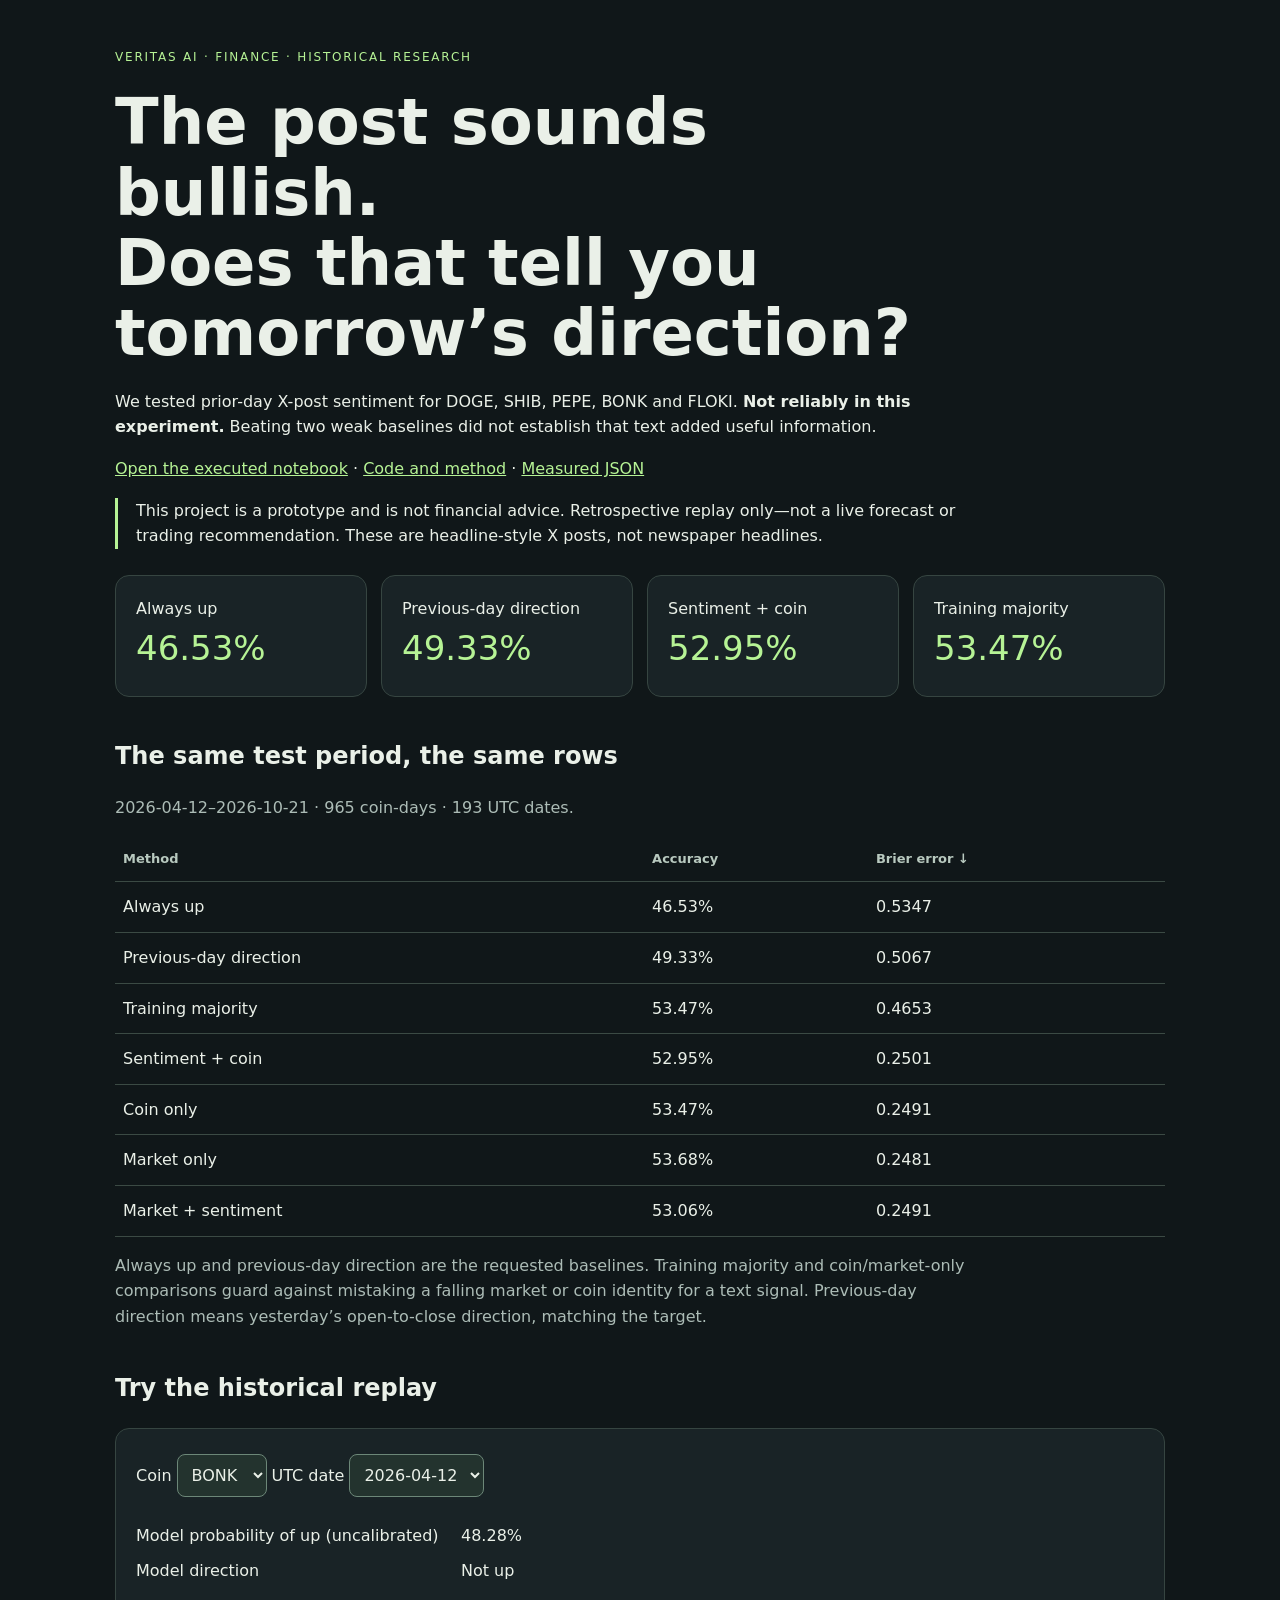
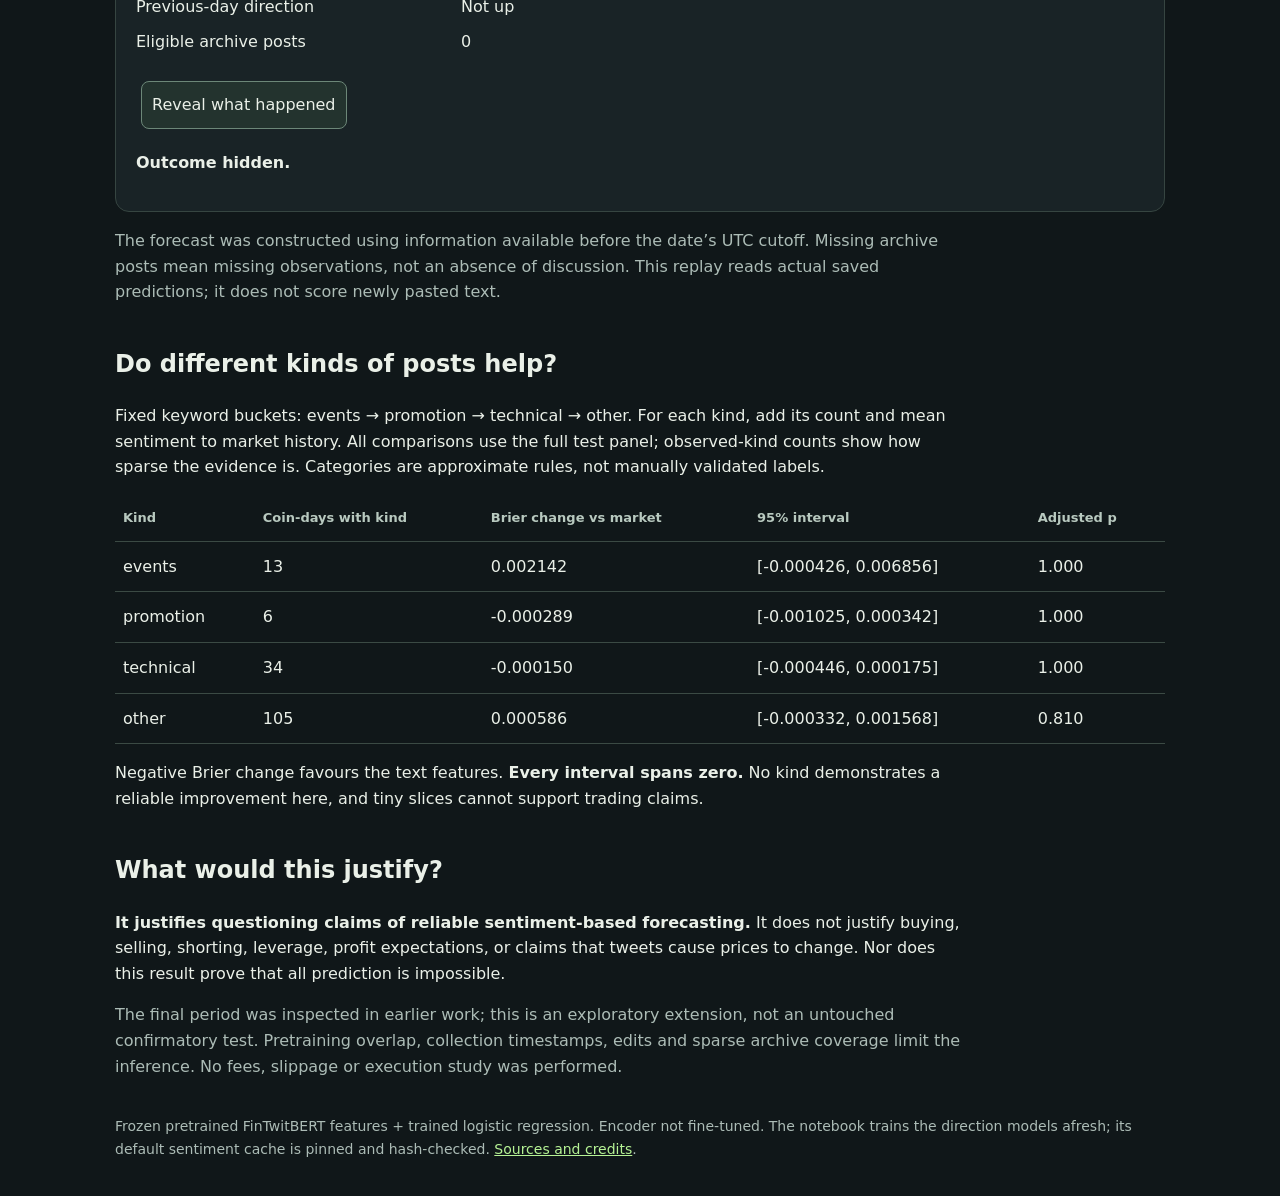
==== docs/headlines.html @ 6f8a30be "Restore headline-to-direction study with matched baselines and exploratory text-kind tests" ====
<!doctype html>
<html lang="en"><head><meta charset="utf-8"><meta name="viewport" content="width=device-width,initial-scale=1"><title>HypeCheck — Signal or Noise?</title>
<style>body{margin:0;background:#101719;color:#eaf0e8;font:16px/1.6 system-ui,sans-serif}main{max-width:1050px;margin:auto;padding:36px 24px}a{color:#b6f395}.eyebrow{color:#b6f395;letter-spacing:.15em;font-size:12px}h1{font-size:clamp(32px,6vw,64px);line-height:1.1;max-width:850px;margin:20px 0}h2{margin-top:40px}p{max-width:850px}.muted{color:#acbcb6}.cards{display:grid;grid-template-columns:repeat(auto-fit,minmax(190px,1fr));gap:14px;margin:26px 0}.card,section{background:#192326;border:1px solid #364541;border-radius:14px;padding:20px}.big{font-size:34px;color:#b6f395}table{width:100%;border-collapse:collapse}td,th{padding:12px 8px;text-align:left;border-bottom:1px solid #3b4a44}th{font-size:13px;color:#b8c9bf}.scroll{overflow:auto}button,select{font:inherit;background:#23332e;color:#eaf0e8;border:1px solid #6c8778;border-radius:8px;padding:10px;margin:5px}button{cursor:pointer}button:hover{background:#385141}button:focus-visible,a:focus-visible,select:focus-visible{outline:3px solid #b6f395}#error{color:#ffacac}#outcome{font-weight:700}footer{margin-top:36px;color:#acbcb6;font-size:14px}.notice{border-left:3px solid #b6f395;padding-left:18px}dl{display:grid;grid-template-columns:1fr 1fr;max-width:650px}dt,dd{margin:5px 0}.hidden{display:none}</style></head>
<body><main>
<p class="eyebrow">VERITAS AI · FINANCE · HISTORICAL RESEARCH</p><h1>The post sounds bullish.<br>Does that tell you tomorrow’s direction?</h1>
<p>We tested prior-day X-post sentiment for DOGE, SHIB, PEPE, BONK and FLOKI. <strong>Not reliably in this experiment.</strong> Beating two weak baselines did not establish that text added useful information.</p>
<p><a href="https://colab.research.google.com/github/adeviwon/hypecheck/blob/main/HypeCheck.ipynb">Open the executed notebook</a> · <a href="https://github.com/adeviwon/hypecheck">Code and method</a> · <a href="headline-report.json">Measured JSON</a></p>
<p class="notice">This project is a prototype and is not financial advice. Retrospective replay only—not a live forecast or trading recommendation. These are headline-style X posts, not newspaper headlines.</p>
<p id="error" role="alert"></p><div id="cards" class="cards" aria-live="polite"></div>
<h2>The same test period, the same rows</h2><p id="period" class="muted"></p>
<div class="scroll"><table><thead><tr><th>Method</th><th>Accuracy</th><th>Brier error ↓</th></tr></thead><tbody id="metrics"></tbody></table></div>
<p class="muted">Always up and previous-day direction are the requested baselines. Training majority and coin/market-only comparisons guard against mistaking a falling market or coin identity for a text signal. Previous-day direction means yesterday’s open-to-close direction, matching the target.</p>
<h2>Try the historical replay</h2><section><label for="coin">Coin</label><select id="coin"></select><label for="day">UTC date</label><select id="day"></select><div id="forecast"></div><button id="reveal" type="button">Reveal what happened</button><p id="outcome" aria-live="polite">Outcome hidden.</p></section>
<p class="muted">The forecast was constructed using information available before the date’s UTC cutoff. Missing archive posts mean missing observations, not an absence of discussion. This replay reads actual saved predictions; it does not score newly pasted text.</p>
<h2>Do different kinds of posts help?</h2><p>Fixed keyword buckets: events → promotion → technical → other. For each kind, add its count and mean sentiment to market history. All comparisons use the full test panel; observed-kind counts show how sparse the evidence is. Categories are approximate rules, not manually validated labels.</p>
<div class="scroll"><table><thead><tr><th>Kind</th><th>Coin-days with kind</th><th>Brier change vs market</th><th>95% interval</th><th>Adjusted p</th></tr></thead><tbody id="kinds"></tbody></table></div>
<p>Negative Brier change favours the text features. <strong>Every interval spans zero.</strong> No kind demonstrates a reliable improvement here, and tiny slices cannot support trading claims.</p>
<h2>What would this justify?</h2><p><strong>It justifies questioning claims of reliable sentiment-based forecasting.</strong> It does not justify buying, selling, shorting, leverage, profit expectations, or claims that tweets cause prices to change. Nor does this result prove that all prediction is impossible.</p>
<p class="muted">The final period was inspected in earlier work; this is an exploratory extension, not an untouched confirmatory test. Pretraining overlap, collection timestamps, edits and sparse archive coverage limit the inference. No fees, slippage or execution study was performed.</p>
<footer>Frozen pretrained FinTwitBERT features + trained logistic regression. Encoder not fine-tuned. The notebook trains the direction models afresh; its default sentiment cache is pinned and hash-checked. <a href="https://github.com/adeviwon/hypecheck#sources-and-credits">Sources and credits</a>.</footer>
</main><script>
'use strict';
function text(tag,value){const e=document.createElement(tag);e.textContent=value;return e;}
function row(target,values){const tr=document.createElement('tr');values.forEach(v=>tr.append(text('td',v)));document.getElementById(target).append(tr);}
const pct=x=>(100*x).toFixed(2)+'%';let records=[];
function showForecast(){
 const c=document.getElementById('coin').value,d=document.getElementById('day').value;
 const item=records.find(r=>r.coin===c&&r.date.slice(0,10)===d);if(!item)throw Error('No replay row for selected key');
 const out=document.getElementById('forecast');out.replaceChildren();
 const dl=document.createElement('dl');
 const values=[['Model probability of up (uncalibrated)',pct(item['Sentiment + coin'])],['Model direction',item['Sentiment + coin']>=.5?'Up':'Not up'],['Previous-day direction',item.previous_day?'Up':'Not up'],['Eligible archive posts',String(item.post_count)]];
 for(const [key,value]of values){dl.append(text('dt',key),text('dd',value));}out.append(dl);
 document.getElementById('outcome').textContent='Outcome hidden.';
 document.getElementById('reveal').onclick=()=>{document.getElementById('outcome').textContent='Actual: '+(item.actual_up?'up':'not up')+' · open-to-close return '+pct(item.actual_return);};
}
async function load(){
 const responses=await Promise.all([fetch('headline-report.json'),fetch('headline-predictions.json')]);
 if(responses.some(r=>!r.ok))throw Error('Could not load measured results. Open the notebook instead.');
 const [r,p]=await Promise.all(responses.map(x=>x.json()));records=p;
 if(p.length!==r.protocol.splits.test.rows)throw Error('Prediction count does not match measured report.');
 const s=r.protocol.splits.test;document.getElementById('period').textContent=s.start+'–'+s.end+' · '+s.rows+' coin-days · '+s.dates+' UTC dates.';
 const order=['Always up','Previous-day direction','Training majority','Sentiment + coin','Coin only','Market only','Market + sentiment'];
 for(const name of order){const m=r.metrics[name];row('metrics',[name,pct(m.accuracy),m.brier.toFixed(4)]);}
 for(const name of ['Always up','Previous-day direction','Sentiment + coin','Training majority']){
  const card=document.createElement('div');card.className='card';card.append(text('div',name));const value=text('div',pct(r.metrics[name].accuracy));value.className='big';card.append(value);document.getElementById('cards').append(card);
 }
 for(const k of r.kinds){const v=k.paired_brier_vs_market;row('kinds',[k.kind,k.test_coin_days_with_kind,v.mean.toFixed(6),'['+v.interval95.map(x=>x.toFixed(6)).join(', ')+']',k.holm_adjusted_p.toFixed(3)]);}
 const coins=[...new Set(p.map(x=>x.coin))].sort(),days=[...new Set(p.map(x=>x.date.slice(0,10)))].sort();
 for(const c of coins)document.getElementById('coin').append(new Option(c,c));for(const d of days)document.getElementById('day').append(new Option(d,d));
 document.getElementById('coin').onchange=showForecast;document.getElementById('day').onchange=showForecast;showForecast();
}
load().catch(e=>{document.getElementById('error').textContent=e.message;document.getElementById('reveal').disabled=true;});
</script></body></html>
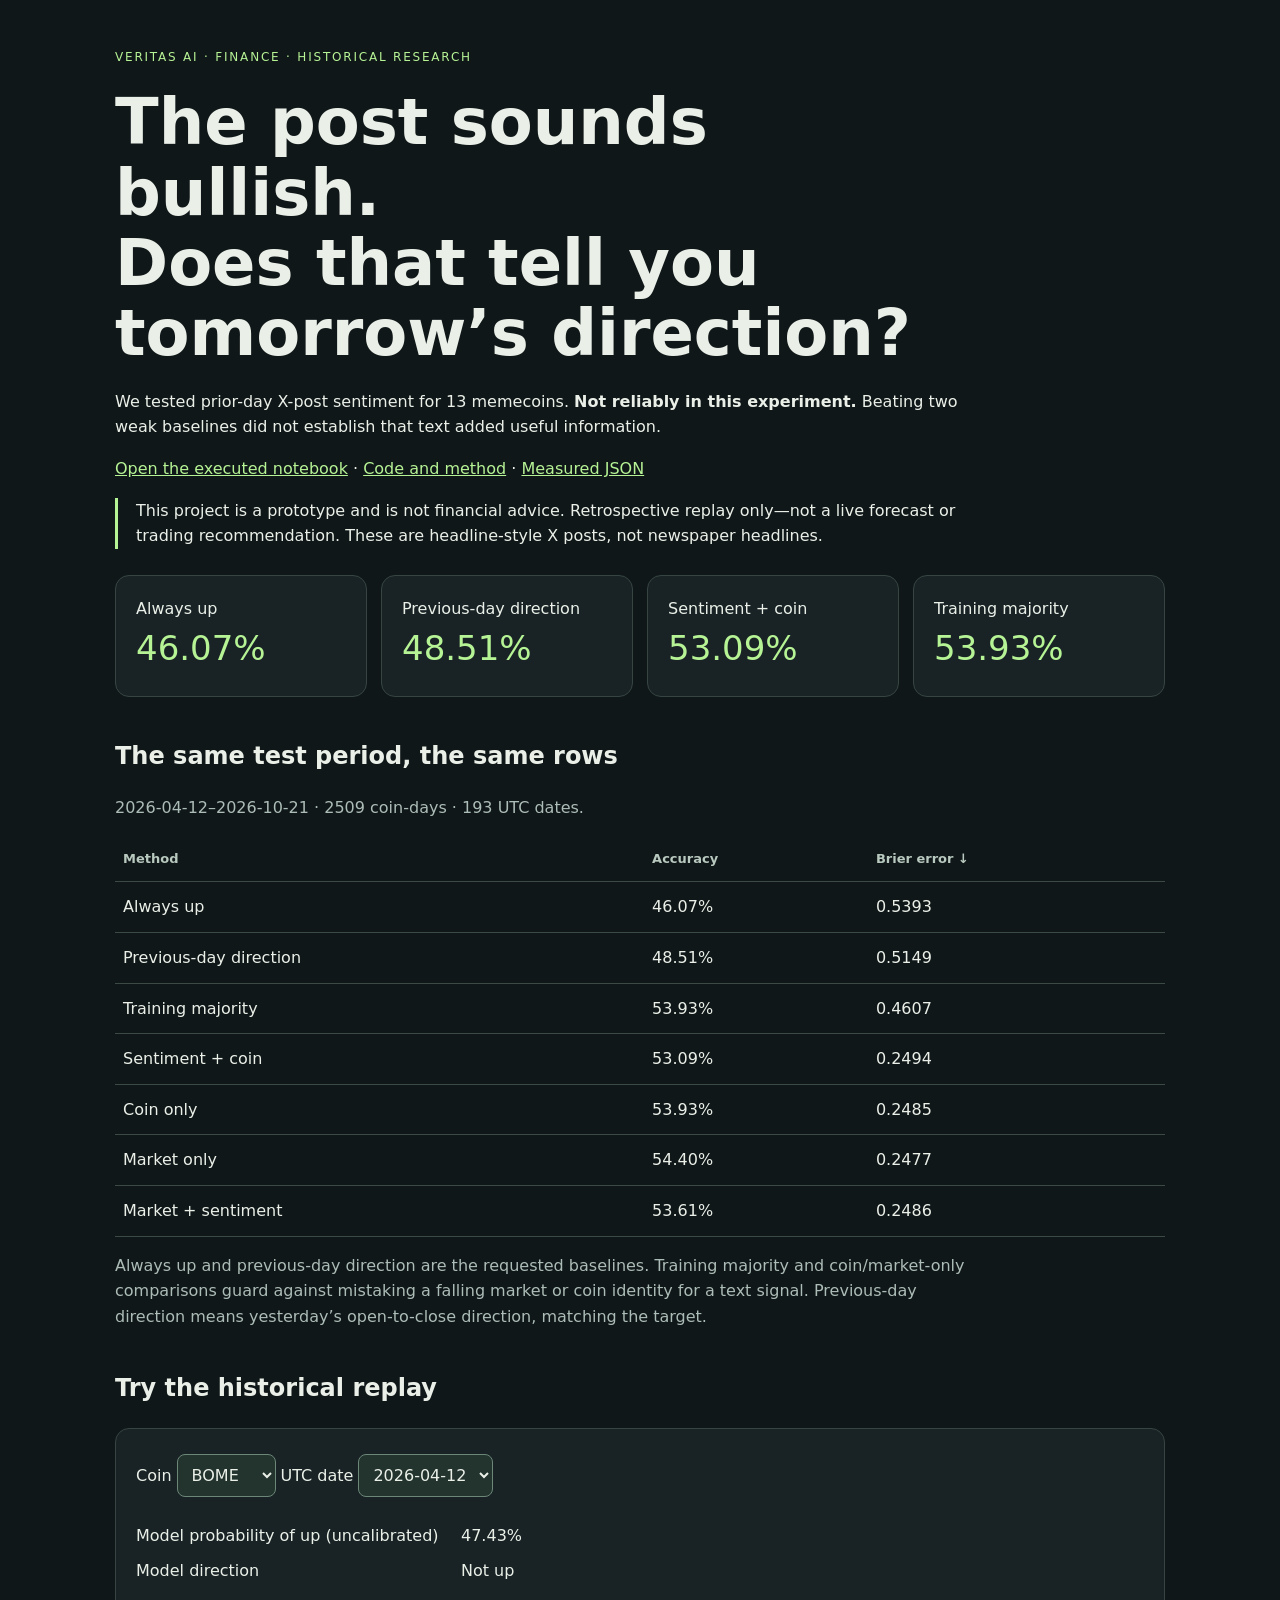
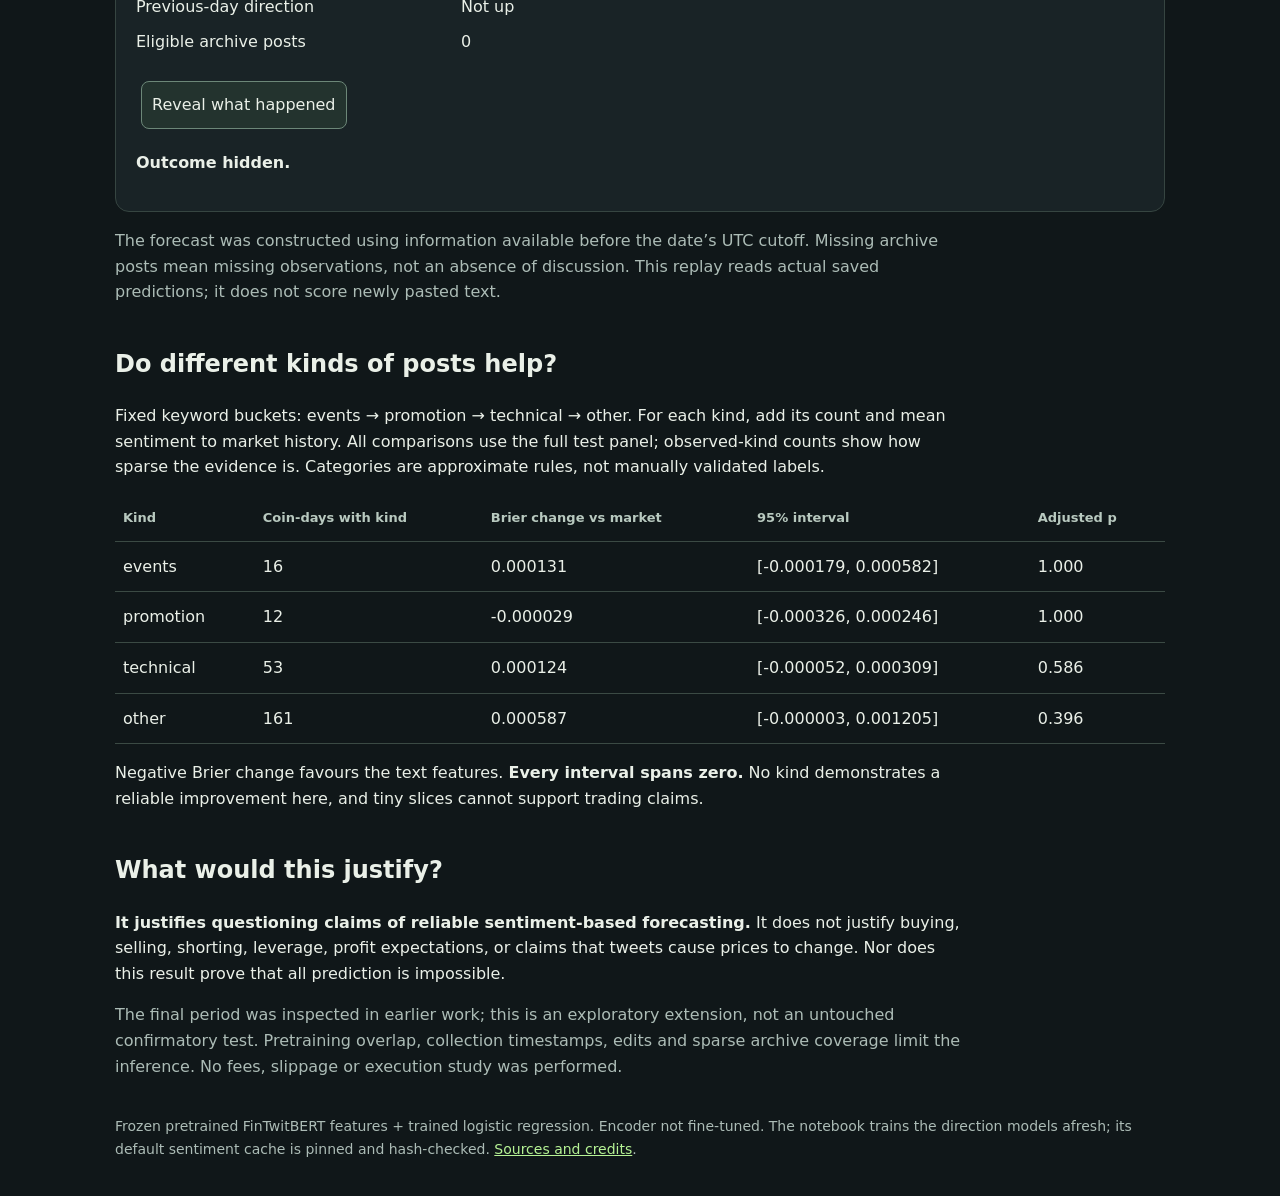
==== commit e396d50d: "feat(study): expand natural-sample evaluation and publish sample-format Colab" ====
--- a/docs/headlines.html
+++ b/docs/headlines.html
@@ -1,9 +1,9 @@
 <!doctype html>
 <html lang="en"><head><meta charset="utf-8"><meta name="viewport" content="width=device-width,initial-scale=1"><title>HypeCheck — Signal or Noise?</title>
-<style>body{margin:0;background:#101719;color:#eaf0e8;font:16px/1.6 system-ui,sans-serif}main{max-width:1050px;margin:auto;padding:36px 24px}a{color:#b6f395}.eyebrow{color:#b6f395;letter-spacing:.15em;font-size:12px}h1{font-size:clamp(32px,6vw,64px);line-height:1.1;max-width:850px;margin:20px 0}h2{margin-top:40px}p{max-width:850px}.muted{color:#acbcb6}.cards{display:grid;grid-template-columns:repeat(auto-fit,minmax(190px,1fr));gap:14px;margin:26px 0}.card,section{background:#192326;border:1px solid #364541;border-radius:14px;padding:20px}.big{font-size:34px;color:#b6f395}table{width:100%;border-collapse:collapse}td,th{padding:12px 8px;text-align:left;border-bottom:1px solid #3b4a44}th{font-size:13px;color:#b8c9bf}.scroll{overflow:auto}button,select{font:inherit;background:#23332e;color:#eaf0e8;border:1px solid #6c8778;border-radius:8px;padding:10px;margin:5px}button{cursor:pointer}button:hover{background:#385141}button:focus-visible,a:focus-visible,select:focus-visible{outline:3px solid #b6f395}#error{color:#ffacac}#outcome{font-weight:700}footer{margin-top:36px;color:#acbcb6;font-size:14px}.notice{border-left:3px solid #b6f395;padding-left:18px}dl{display:grid;grid-template-columns:1fr 1fr;max-width:650px}dt,dd{margin:5px 0}.hidden{display:none}</style></head>
+<link rel="stylesheet" href="headlines.css"></head>
 <body><main>
 <p class="eyebrow">VERITAS AI · FINANCE · HISTORICAL RESEARCH</p><h1>The post sounds bullish.<br>Does that tell you tomorrow’s direction?</h1>
-<p>We tested prior-day X-post sentiment for DOGE, SHIB, PEPE, BONK and FLOKI. <strong>Not reliably in this experiment.</strong> Beating two weak baselines did not establish that text added useful information.</p>
+<p>We tested prior-day X-post sentiment for 13 memecoins. <strong>Not reliably in this experiment.</strong> Beating two weak baselines did not establish that text added useful information.</p>
 <p><a href="https://colab.research.google.com/github/adeviwon/hypecheck/blob/main/HypeCheck.ipynb">Open the executed notebook</a> · <a href="https://github.com/adeviwon/hypecheck">Code and method</a> · <a href="headline-report.json">Measured JSON</a></p>
 <p class="notice">This project is a prototype and is not financial advice. Retrospective replay only—not a live forecast or trading recommendation. These are headline-style X posts, not newspaper headlines.</p>
 <p id="error" role="alert"></p><div id="cards" class="cards" aria-live="polite"></div>
@@ -18,36 +18,4 @@
 <h2>What would this justify?</h2><p><strong>It justifies questioning claims of reliable sentiment-based forecasting.</strong> It does not justify buying, selling, shorting, leverage, profit expectations, or claims that tweets cause prices to change. Nor does this result prove that all prediction is impossible.</p>
 <p class="muted">The final period was inspected in earlier work; this is an exploratory extension, not an untouched confirmatory test. Pretraining overlap, collection timestamps, edits and sparse archive coverage limit the inference. No fees, slippage or execution study was performed.</p>
 <footer>Frozen pretrained FinTwitBERT features + trained logistic regression. Encoder not fine-tuned. The notebook trains the direction models afresh; its default sentiment cache is pinned and hash-checked. <a href="https://github.com/adeviwon/hypecheck#sources-and-credits">Sources and credits</a>.</footer>
-</main><script>
-'use strict';
-function text(tag,value){const e=document.createElement(tag);e.textContent=value;return e;}
-function row(target,values){const tr=document.createElement('tr');values.forEach(v=>tr.append(text('td',v)));document.getElementById(target).append(tr);}
-const pct=x=>(100*x).toFixed(2)+'%';let records=[];
-function showForecast(){
- const c=document.getElementById('coin').value,d=document.getElementById('day').value;
- const item=records.find(r=>r.coin===c&&r.date.slice(0,10)===d);if(!item)throw Error('No replay row for selected key');
- const out=document.getElementById('forecast');out.replaceChildren();
- const dl=document.createElement('dl');
- const values=[['Model probability of up (uncalibrated)',pct(item['Sentiment + coin'])],['Model direction',item['Sentiment + coin']>=.5?'Up':'Not up'],['Previous-day direction',item.previous_day?'Up':'Not up'],['Eligible archive posts',String(item.post_count)]];
- for(const [key,value]of values){dl.append(text('dt',key),text('dd',value));}out.append(dl);
- document.getElementById('outcome').textContent='Outcome hidden.';
- document.getElementById('reveal').onclick=()=>{document.getElementById('outcome').textContent='Actual: '+(item.actual_up?'up':'not up')+' · open-to-close return '+pct(item.actual_return);};
-}
-async function load(){
- const responses=await Promise.all([fetch('headline-report.json'),fetch('headline-predictions.json')]);
- if(responses.some(r=>!r.ok))throw Error('Could not load measured results. Open the notebook instead.');
- const [r,p]=await Promise.all(responses.map(x=>x.json()));records=p;
- if(p.length!==r.protocol.splits.test.rows)throw Error('Prediction count does not match measured report.');
- const s=r.protocol.splits.test;document.getElementById('period').textContent=s.start+'–'+s.end+' · '+s.rows+' coin-days · '+s.dates+' UTC dates.';
- const order=['Always up','Previous-day direction','Training majority','Sentiment + coin','Coin only','Market only','Market + sentiment'];
- for(const name of order){const m=r.metrics[name];row('metrics',[name,pct(m.accuracy),m.brier.toFixed(4)]);}
- for(const name of ['Always up','Previous-day direction','Sentiment + coin','Training majority']){
-  const card=document.createElement('div');card.className='card';card.append(text('div',name));const value=text('div',pct(r.metrics[name].accuracy));value.className='big';card.append(value);document.getElementById('cards').append(card);
- }
- for(const k of r.kinds){const v=k.paired_brier_vs_market;row('kinds',[k.kind,k.test_coin_days_with_kind,v.mean.toFixed(6),'['+v.interval95.map(x=>x.toFixed(6)).join(', ')+']',k.holm_adjusted_p.toFixed(3)]);}
- const coins=[...new Set(p.map(x=>x.coin))].sort(),days=[...new Set(p.map(x=>x.date.slice(0,10)))].sort();
- for(const c of coins)document.getElementById('coin').append(new Option(c,c));for(const d of days)document.getElementById('day').append(new Option(d,d));
- document.getElementById('coin').onchange=showForecast;document.getElementById('day').onchange=showForecast;showForecast();
-}
-load().catch(e=>{document.getElementById('error').textContent=e.message;document.getElementById('reveal').disabled=true;});
-</script></body></html>
+</main><script src="headlines.js"></script></body></html>
--- a/docs/headlines.css
+++ b/docs/headlines.css
@@ -0,0 +1 @@
+body{margin:0;background:#101719;color:#eaf0e8;font:16px/1.6 system-ui,sans-serif}main{max-width:1050px;margin:auto;padding:36px 24px}a{color:#b6f395}.eyebrow{color:#b6f395;letter-spacing:.15em;font-size:12px}h1{font-size:clamp(32px,6vw,64px);line-height:1.1;max-width:850px;margin:20px 0}h2{margin-top:40px}p{max-width:850px}.muted{color:#acbcb6}.cards{display:grid;grid-template-columns:repeat(auto-fit,minmax(190px,1fr));gap:14px;margin:26px 0}.card,section{background:#192326;border:1px solid #364541;border-radius:14px;padding:20px}.big{font-size:34px;color:#b6f395}table{width:100%;border-collapse:collapse}td,th{padding:12px 8px;text-align:left;border-bottom:1px solid #3b4a44}th{font-size:13px;color:#b8c9bf}.scroll{overflow:auto}button,select{font:inherit;background:#23332e;color:#eaf0e8;border:1px solid #6c8778;border-radius:8px;padding:10px;margin:5px}button{cursor:pointer}button:hover{background:#385141}button:focus-visible,a:focus-visible,select:focus-visible{outline:3px solid #b6f395}#error{color:#ffacac}#outcome{font-weight:700}footer{margin-top:36px;color:#acbcb6;font-size:14px}.notice{border-left:3px solid #b6f395;padding-left:18px}dl{display:grid;grid-template-columns:1fr 1fr;max-width:650px}dt,dd{margin:5px 0}.hidden{display:none}
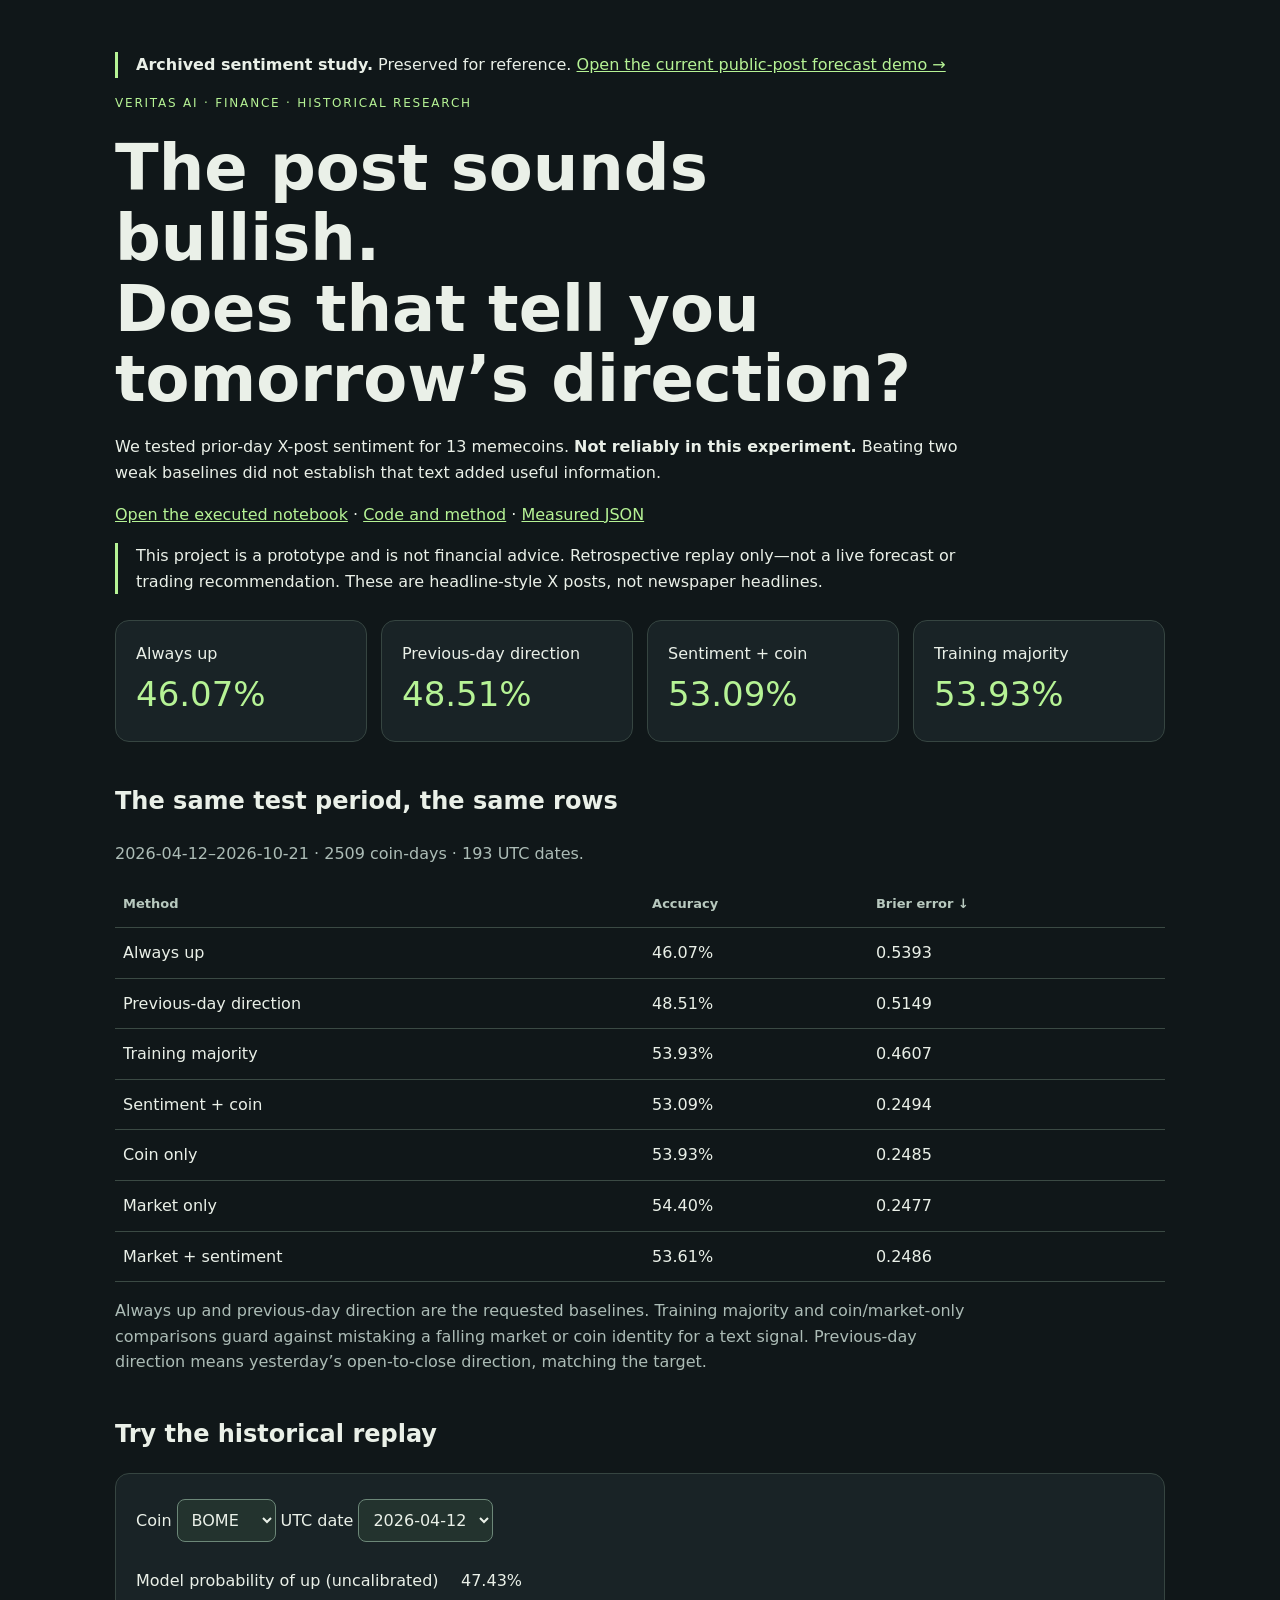
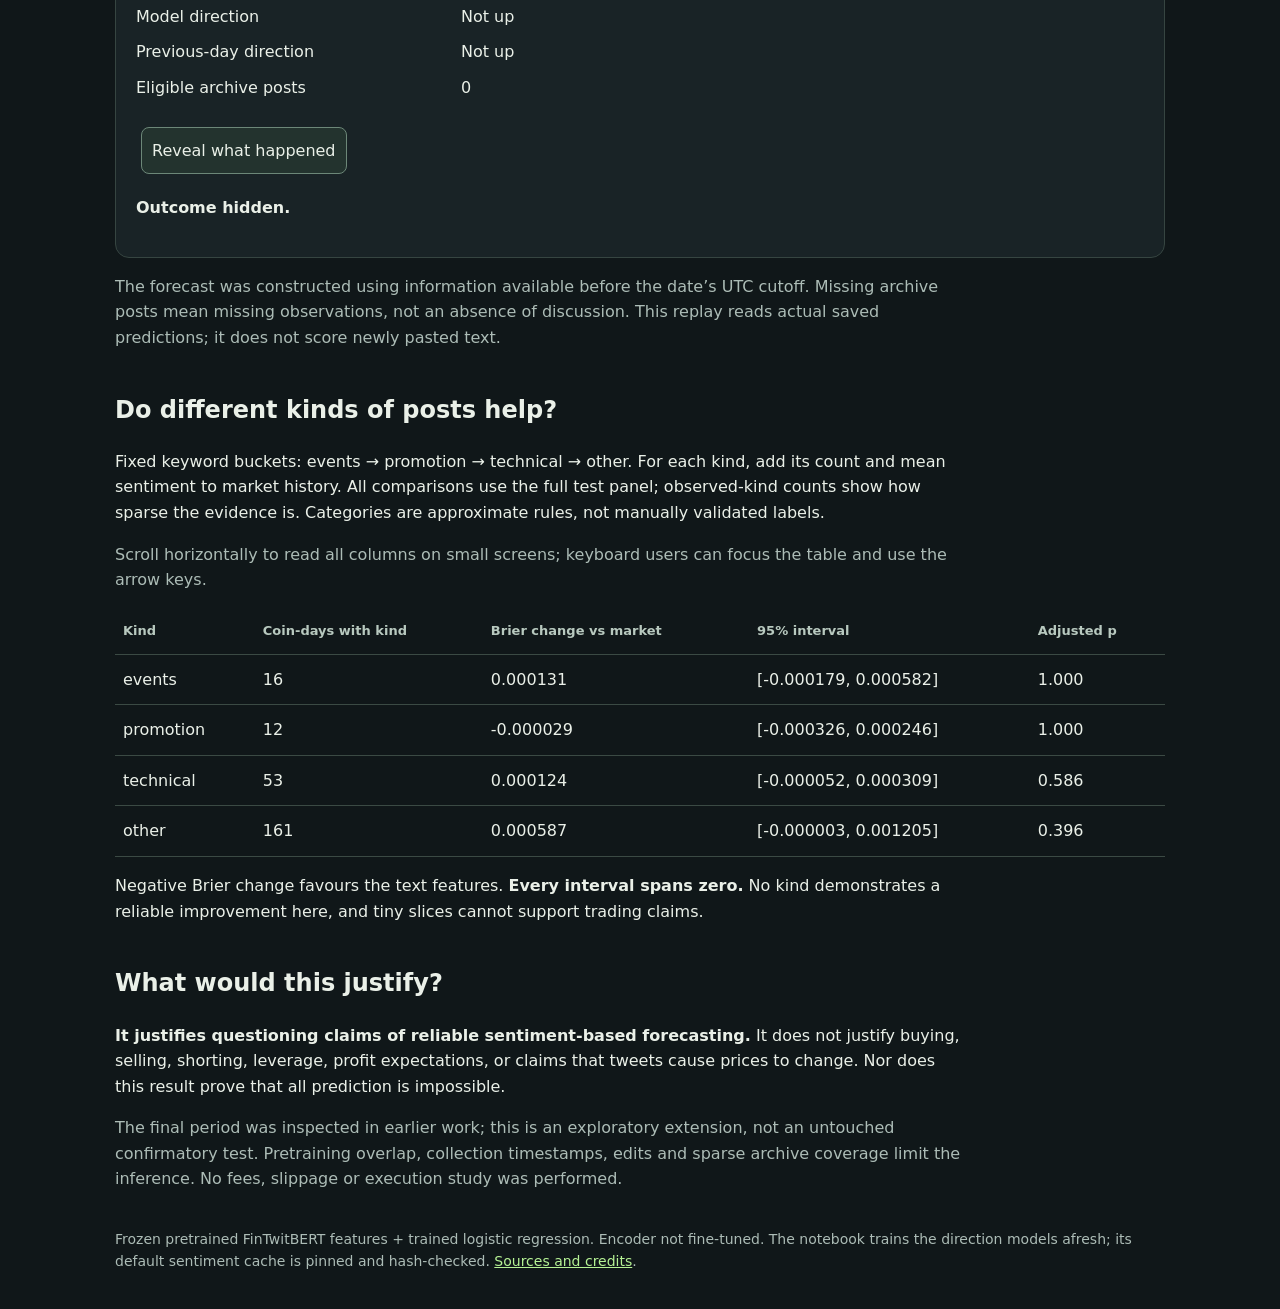
==== commit fdd0e0fd: "fix(integration): restore clean verification and harden demo delivery" ====
--- a/docs/headlines.html
+++ b/docs/headlines.html
@@ -1,19 +1,21 @@
 <!doctype html>
-<html lang="en"><head><meta charset="utf-8"><meta name="viewport" content="width=device-width,initial-scale=1"><title>HypeCheck — Signal or Noise?</title>
+<html lang="en"><head><meta charset="utf-8"><meta name="viewport" content="width=device-width,initial-scale=1"><meta http-equiv="Content-Security-Policy" content="default-src 'self'; script-src 'self'; style-src 'self'; img-src 'self'; connect-src 'self'; object-src 'none'; base-uri 'none'; form-action 'none'">
+<title>HypeCheck — Signal or Noise?</title>
 <link rel="stylesheet" href="headlines.css"></head>
 <body><main>
+<p class="notice"><strong>Archived sentiment study.</strong> Preserved for reference. <a href="predict.html">Open the current public-post forecast demo →</a></p>
 <p class="eyebrow">VERITAS AI · FINANCE · HISTORICAL RESEARCH</p><h1>The post sounds bullish.<br>Does that tell you tomorrow’s direction?</h1>
 <p>We tested prior-day X-post sentiment for 13 memecoins. <strong>Not reliably in this experiment.</strong> Beating two weak baselines did not establish that text added useful information.</p>
 <p><a href="https://colab.research.google.com/github/adeviwon/hypecheck/blob/main/HypeCheck.ipynb">Open the executed notebook</a> · <a href="https://github.com/adeviwon/hypecheck">Code and method</a> · <a href="headline-report.json">Measured JSON</a></p>
 <p class="notice">This project is a prototype and is not financial advice. Retrospective replay only—not a live forecast or trading recommendation. These are headline-style X posts, not newspaper headlines.</p>
 <p id="error" role="alert"></p><div id="cards" class="cards" aria-live="polite"></div>
 <h2>The same test period, the same rows</h2><p id="period" class="muted"></p>
-<div class="scroll"><table><thead><tr><th>Method</th><th>Accuracy</th><th>Brier error ↓</th></tr></thead><tbody id="metrics"></tbody></table></div>
+<div class="scroll" tabindex="0" role="region" aria-label="Direction model comparison; scroll horizontally if needed"><table><thead><tr><th>Method</th><th>Accuracy</th><th>Brier error ↓</th></tr></thead><tbody id="metrics"></tbody></table></div>
 <p class="muted">Always up and previous-day direction are the requested baselines. Training majority and coin/market-only comparisons guard against mistaking a falling market or coin identity for a text signal. Previous-day direction means yesterday’s open-to-close direction, matching the target.</p>
 <h2>Try the historical replay</h2><section><label for="coin">Coin</label><select id="coin"></select><label for="day">UTC date</label><select id="day"></select><div id="forecast"></div><button id="reveal" type="button">Reveal what happened</button><p id="outcome" aria-live="polite">Outcome hidden.</p></section>
 <p class="muted">The forecast was constructed using information available before the date’s UTC cutoff. Missing archive posts mean missing observations, not an absence of discussion. This replay reads actual saved predictions; it does not score newly pasted text.</p>
 <h2>Do different kinds of posts help?</h2><p>Fixed keyword buckets: events → promotion → technical → other. For each kind, add its count and mean sentiment to market history. All comparisons use the full test panel; observed-kind counts show how sparse the evidence is. Categories are approximate rules, not manually validated labels.</p>
-<div class="scroll"><table><thead><tr><th>Kind</th><th>Coin-days with kind</th><th>Brier change vs market</th><th>95% interval</th><th>Adjusted p</th></tr></thead><tbody id="kinds"></tbody></table></div>
+<p class="muted">Scroll horizontally to read all columns on small screens; keyboard users can focus the table and use the arrow keys.</p><div class="scroll" tabindex="0" role="region" aria-label="Post category comparison; scroll horizontally if needed"><table><thead><tr><th>Kind</th><th>Coin-days with kind</th><th>Brier change vs market</th><th>95% interval</th><th>Adjusted p</th></tr></thead><tbody id="kinds"></tbody></table></div>
 <p>Negative Brier change favours the text features. <strong>Every interval spans zero.</strong> No kind demonstrates a reliable improvement here, and tiny slices cannot support trading claims.</p>
 <h2>What would this justify?</h2><p><strong>It justifies questioning claims of reliable sentiment-based forecasting.</strong> It does not justify buying, selling, shorting, leverage, profit expectations, or claims that tweets cause prices to change. Nor does this result prove that all prediction is impossible.</p>
 <p class="muted">The final period was inspected in earlier work; this is an exploratory extension, not an untouched confirmatory test. Pretraining overlap, collection timestamps, edits and sparse archive coverage limit the inference. No fees, slippage or execution study was performed.</p>
--- a/docs/headlines.css
+++ b/docs/headlines.css
@@ -1 +1,6 @@
 body{margin:0;background:#101719;color:#eaf0e8;font:16px/1.6 system-ui,sans-serif}main{max-width:1050px;margin:auto;padding:36px 24px}a{color:#b6f395}.eyebrow{color:#b6f395;letter-spacing:.15em;font-size:12px}h1{font-size:clamp(32px,6vw,64px);line-height:1.1;max-width:850px;margin:20px 0}h2{margin-top:40px}p{max-width:850px}.muted{color:#acbcb6}.cards{display:grid;grid-template-columns:repeat(auto-fit,minmax(190px,1fr));gap:14px;margin:26px 0}.card,section{background:#192326;border:1px solid #364541;border-radius:14px;padding:20px}.big{font-size:34px;color:#b6f395}table{width:100%;border-collapse:collapse}td,th{padding:12px 8px;text-align:left;border-bottom:1px solid #3b4a44}th{font-size:13px;color:#b8c9bf}.scroll{overflow:auto}button,select{font:inherit;background:#23332e;color:#eaf0e8;border:1px solid #6c8778;border-radius:8px;padding:10px;margin:5px}button{cursor:pointer}button:hover{background:#385141}button:focus-visible,a:focus-visible,select:focus-visible{outline:3px solid #b6f395}#error{color:#ffacac}#outcome{font-weight:700}footer{margin-top:36px;color:#acbcb6;font-size:14px}.notice{border-left:3px solid #b6f395;padding-left:18px}dl{display:grid;grid-template-columns:1fr 1fr;max-width:650px}dt,dd{margin:5px 0}.hidden{display:none}
+
+/* Reserve the four measured-result cards before asynchronous JSON arrives. */
+.cards{min-height:122px}.scroll:focus-visible{outline:3px solid #b6f395;outline-offset:3px}
+@media(max-width:849.98px){.cards{min-height:258px}}
+@media(max-width:441.98px){.cards{min-height:530px}}
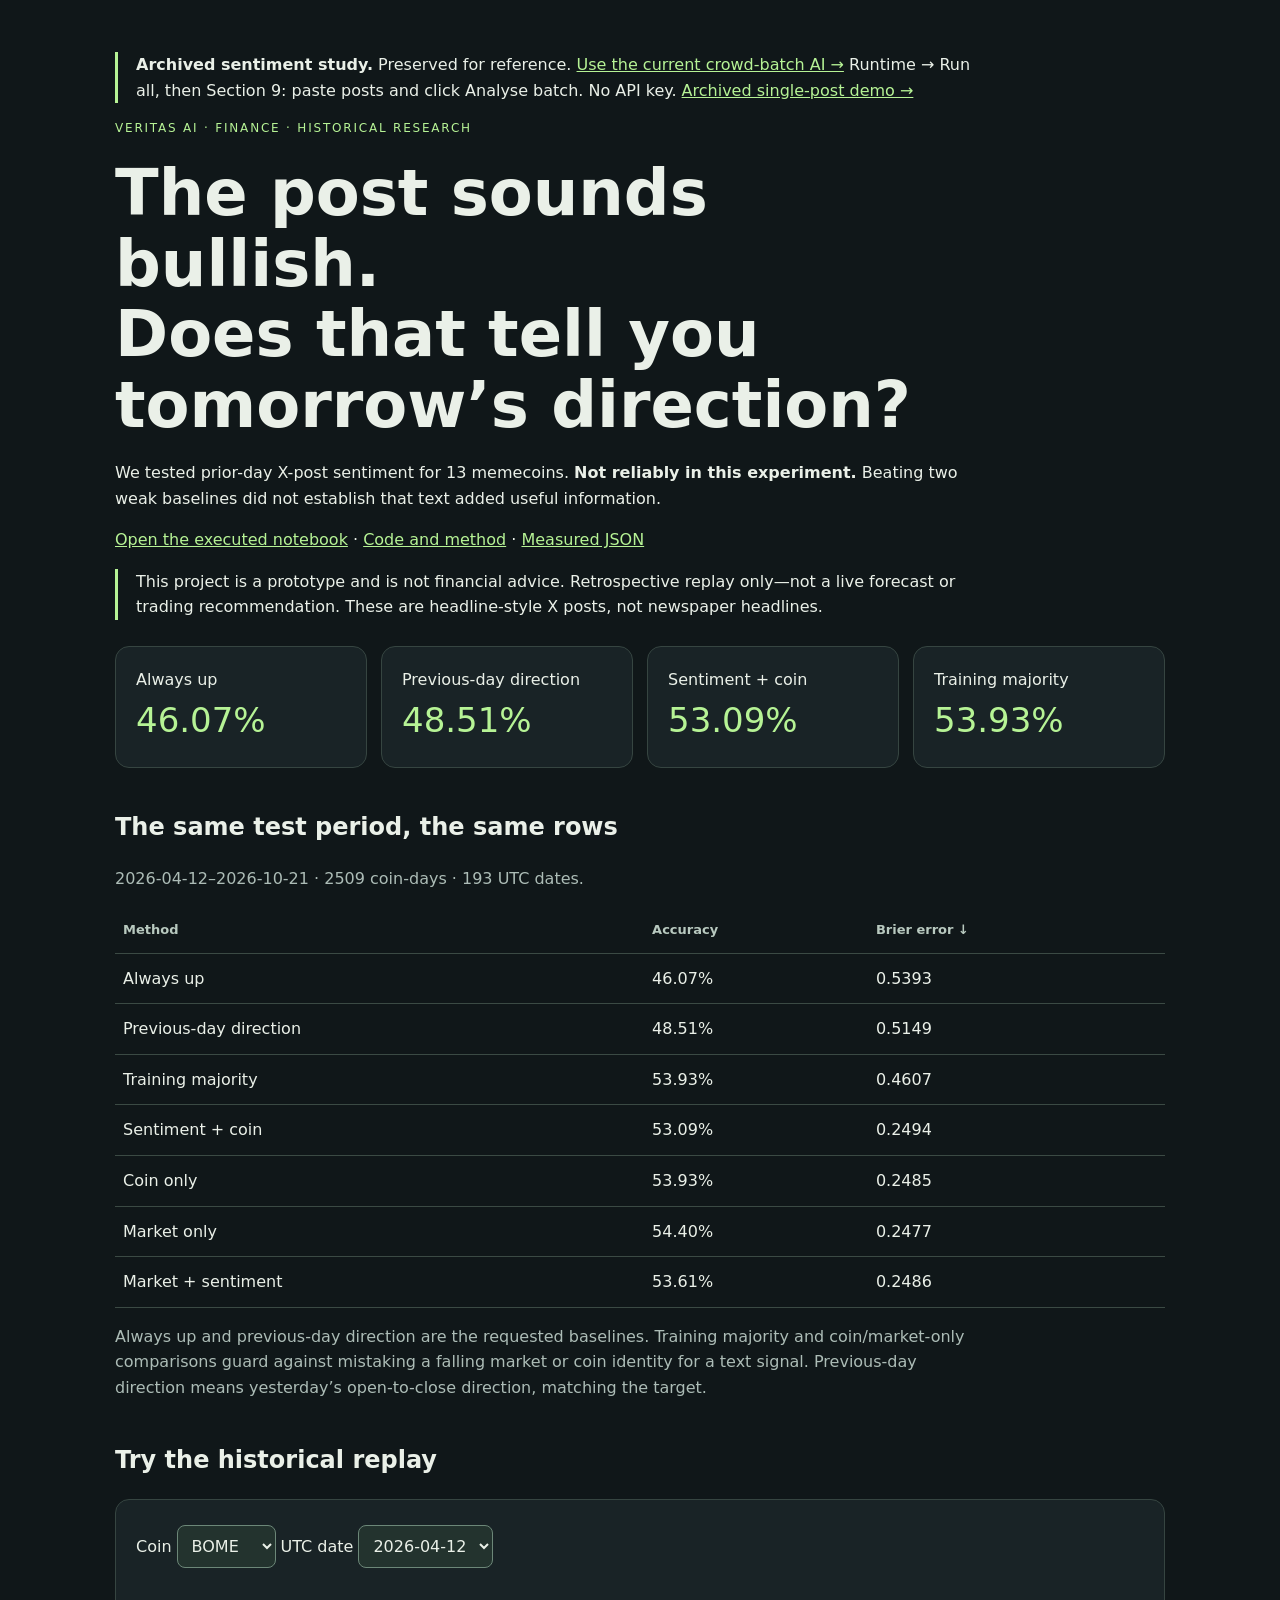
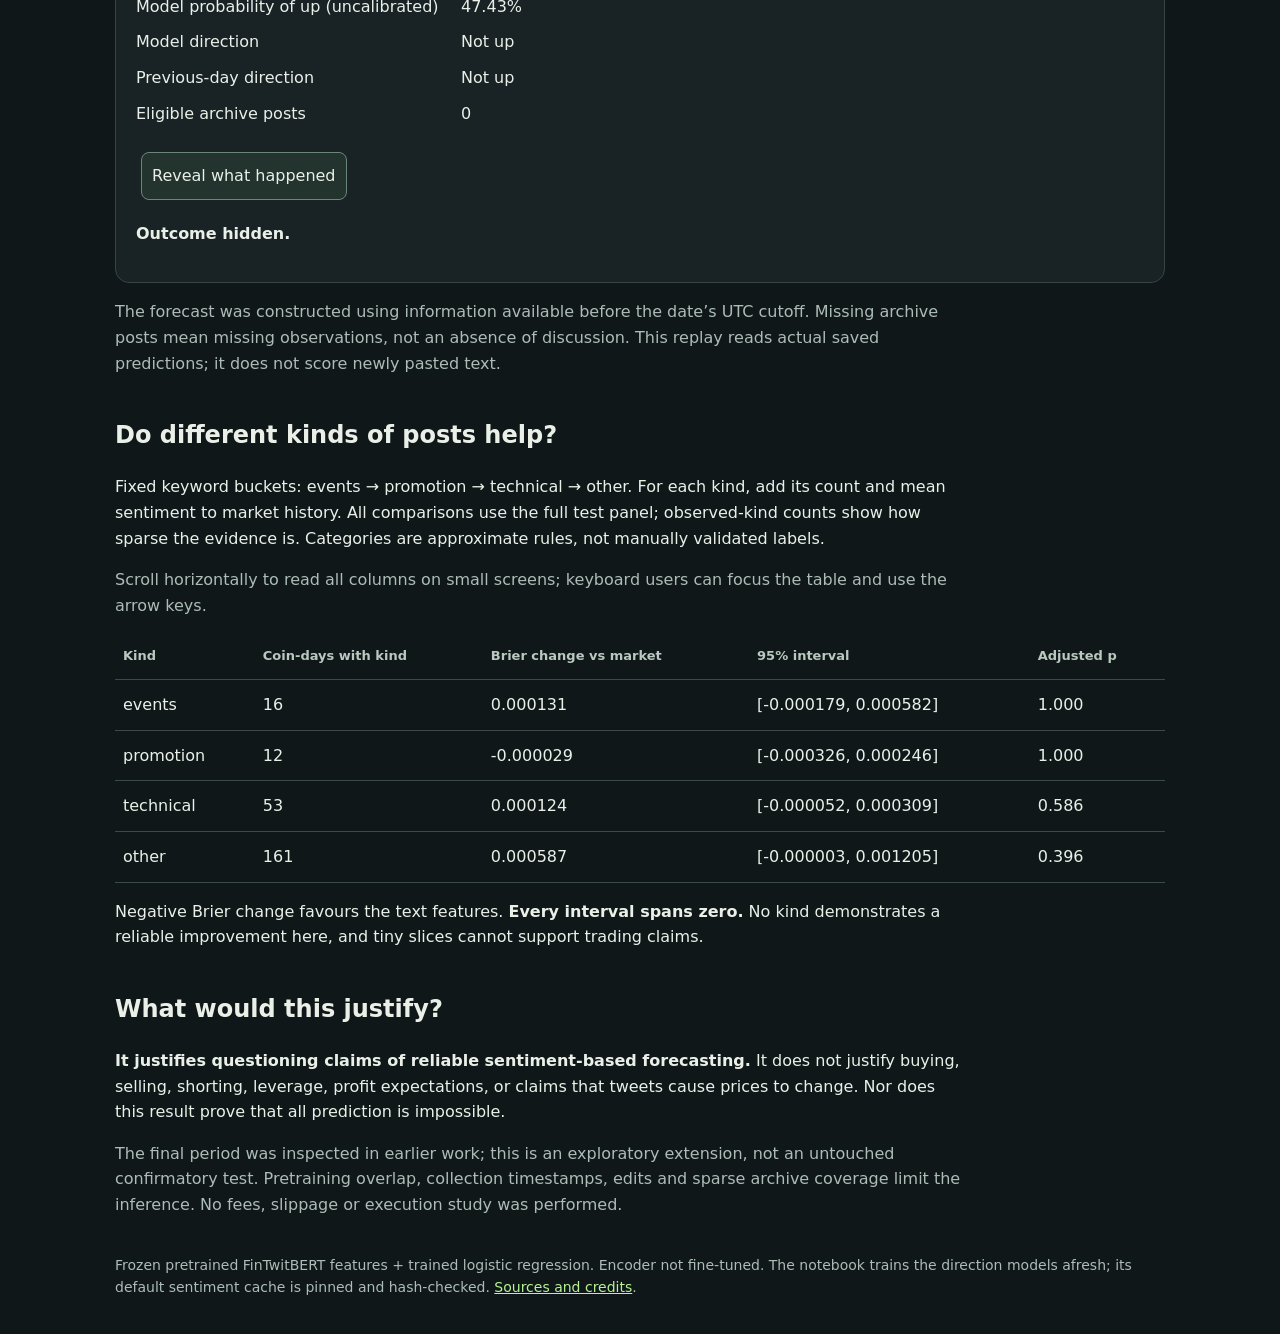
==== commit cb337951: "fix(demo): open judge input app and provision torch" ====
--- a/docs/headlines.html
+++ b/docs/headlines.html
@@ -3,7 +3,7 @@
 <title>HypeCheck — Signal or Noise?</title>
 <link rel="stylesheet" href="headlines.css"></head>
 <body><main>
-<p class="notice"><strong>Archived sentiment study.</strong> Preserved for reference. <a href="predict.html">Open the current public-post forecast demo →</a></p>
+<p class="notice"><strong>Archived sentiment study.</strong> Preserved for reference. <a href="https://colab.research.google.com/github/adeviwon/hypecheck/blob/main/HypeCheck.ipynb">Use the current crowd-batch AI →</a> Runtime → Run all, then Section 9: paste posts and click Analyse batch. No API key. <a href="predict.html">Archived single-post demo →</a></p>
 <p class="eyebrow">VERITAS AI · FINANCE · HISTORICAL RESEARCH</p><h1>The post sounds bullish.<br>Does that tell you tomorrow’s direction?</h1>
 <p>We tested prior-day X-post sentiment for 13 memecoins. <strong>Not reliably in this experiment.</strong> Beating two weak baselines did not establish that text added useful information.</p>
 <p><a href="https://colab.research.google.com/github/adeviwon/hypecheck/blob/main/HypeCheck.ipynb">Open the executed notebook</a> · <a href="https://github.com/adeviwon/hypecheck">Code and method</a> · <a href="headline-report.json">Measured JSON</a></p>
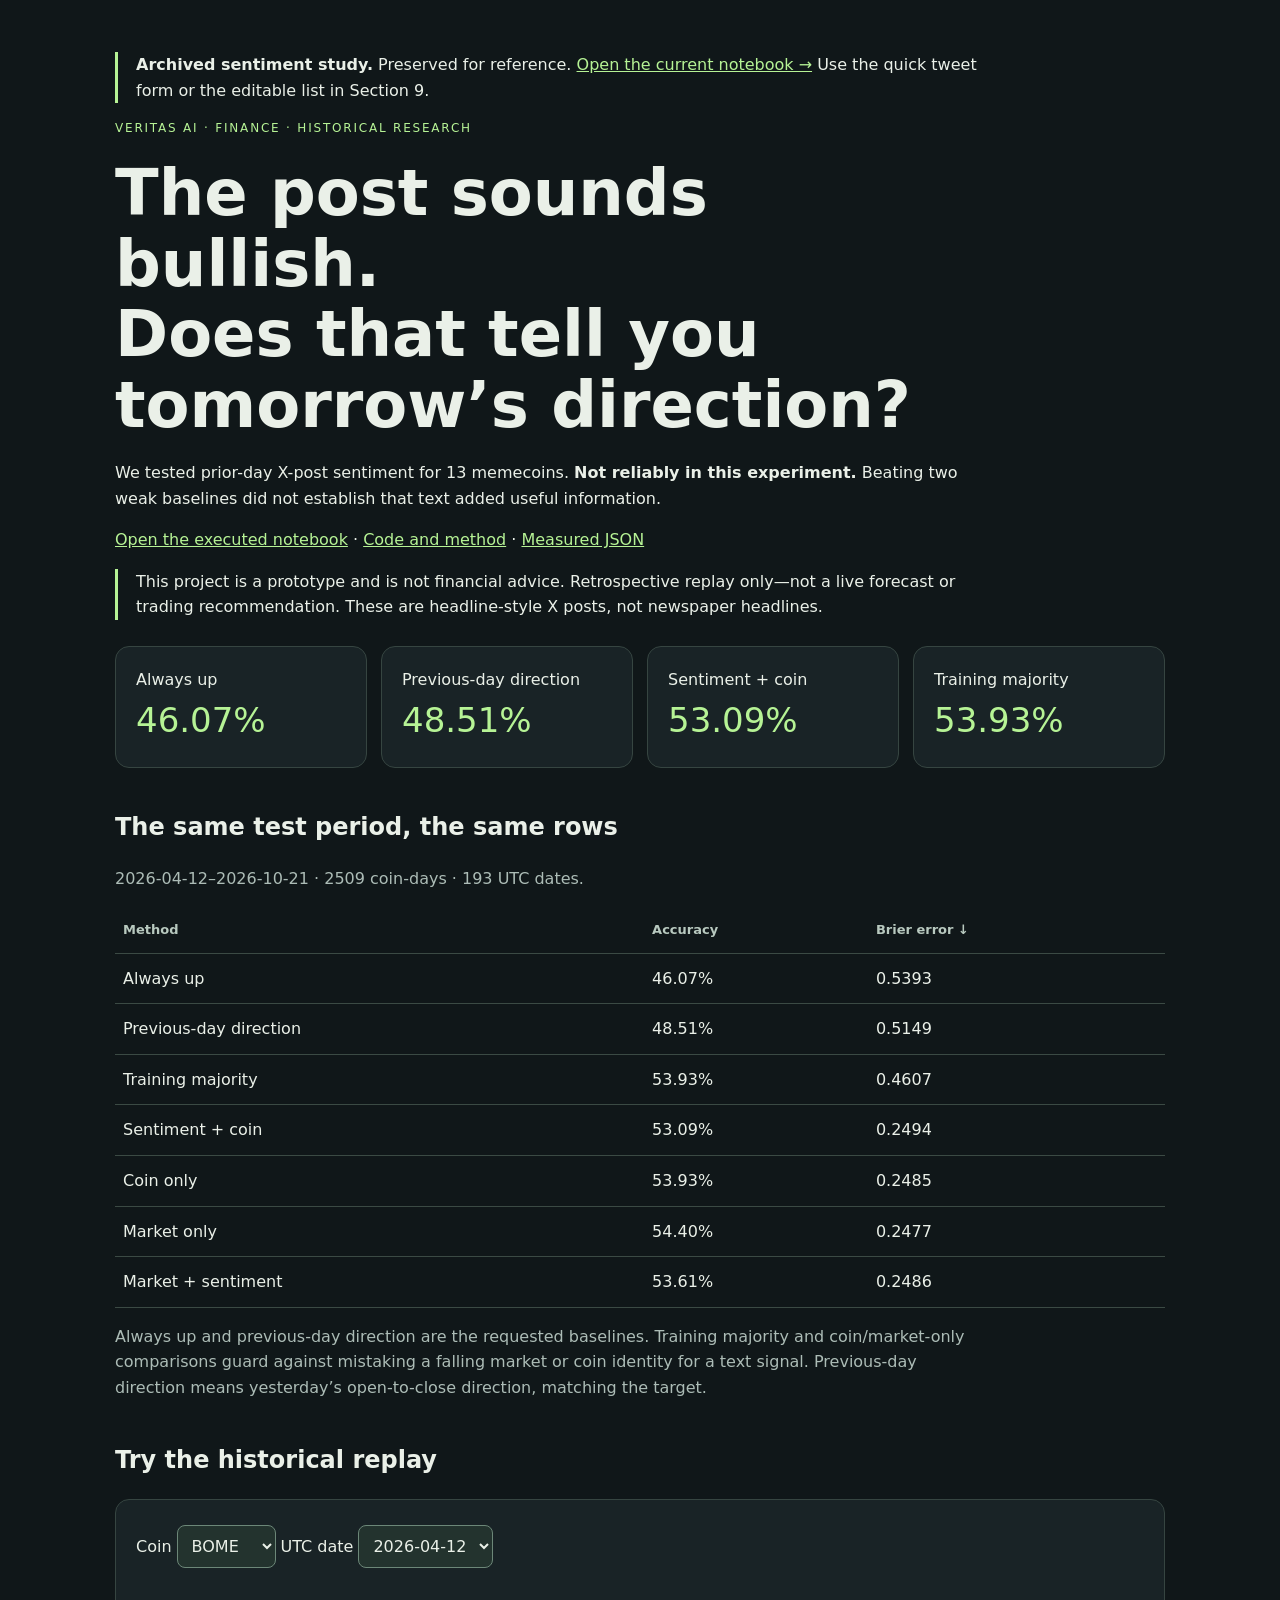
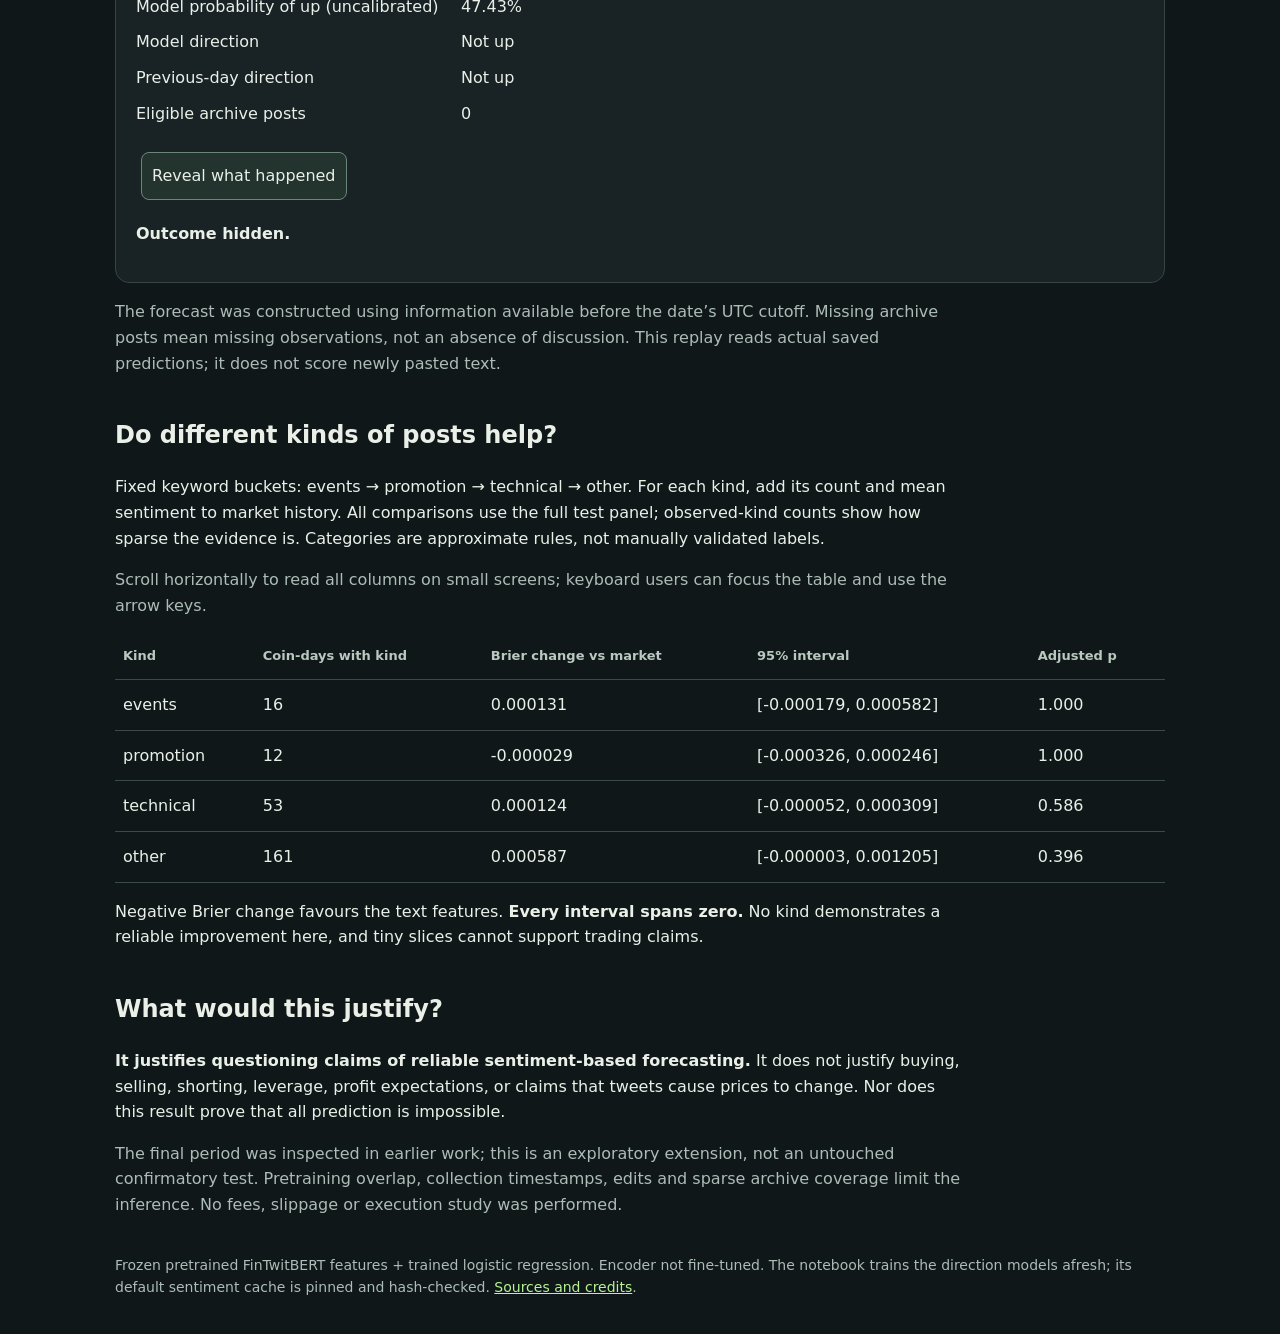
==== commit cb70c38d: "Prune retired experiments and document the forecasting methods" ====
--- a/docs/headlines.html
+++ b/docs/headlines.html
@@ -3,7 +3,7 @@
 <title>HypeCheck — Signal or Noise?</title>
 <link rel="stylesheet" href="headlines.css"></head>
 <body><main>
-<p class="notice"><strong>Archived sentiment study.</strong> Preserved for reference. <a href="https://colab.research.google.com/github/adeviwon/hypecheck/blob/main/HypeCheck.ipynb">Use the current crowd-batch AI →</a> Runtime → Run all, then Section 9: paste posts and click Analyse batch. No API key. <a href="predict.html">Archived single-post demo →</a></p>
+<p class="notice"><strong>Archived sentiment study.</strong> Preserved for reference. <a href="https://colab.research.google.com/github/adeviwon/hypecheck/blob/main/HypeCheck.ipynb">Open the current notebook →</a> Use the quick tweet form or the editable list in Section 9.</p>
 <p class="eyebrow">VERITAS AI · FINANCE · HISTORICAL RESEARCH</p><h1>The post sounds bullish.<br>Does that tell you tomorrow’s direction?</h1>
 <p>We tested prior-day X-post sentiment for 13 memecoins. <strong>Not reliably in this experiment.</strong> Beating two weak baselines did not establish that text added useful information.</p>
 <p><a href="https://colab.research.google.com/github/adeviwon/hypecheck/blob/main/HypeCheck.ipynb">Open the executed notebook</a> · <a href="https://github.com/adeviwon/hypecheck">Code and method</a> · <a href="headline-report.json">Measured JSON</a></p>
